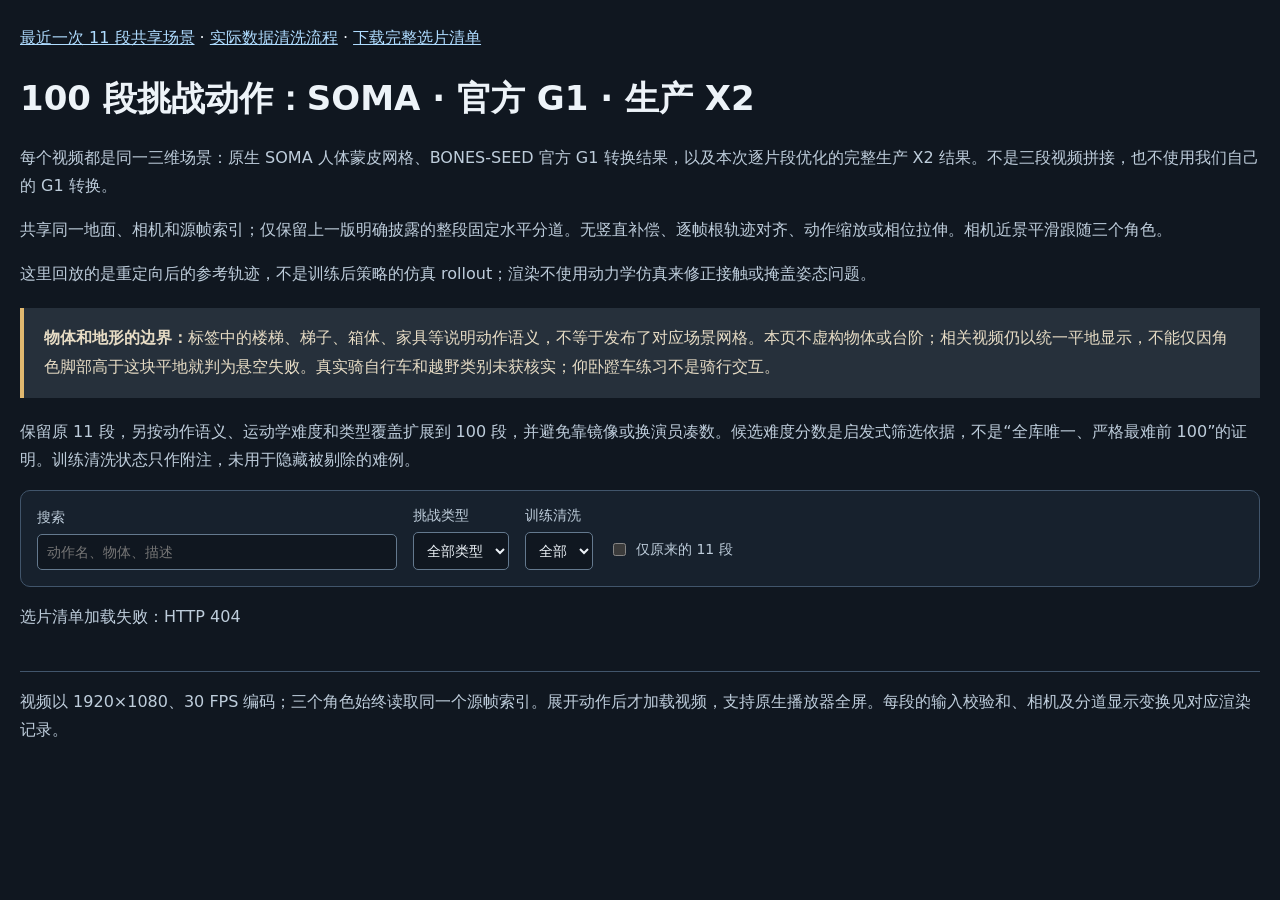
==== local-tools/challenge100-review/web/index.html @ 2d00bedc "Add isolated hundred-motion synchronized review gallery Co-Authored-By: Claude Code <noreply@anthrop" ====
<!doctype html>
<html lang="zh-CN">
<head>
<meta charset="utf-8">
<meta name="viewport" content="width=device-width,initial-scale=1">
<title>100 段挑战动作 · SOMA / 官方 G1 / 生产 X2</title>
<link rel="stylesheet" href="review.css">
<script src="review.js" defer></script>
</head>
<body>
<header>
<nav><a href="http://127.0.0.1:18765/soma-g1-x2-follow/">最近一次 11 段共享场景</a> · <a href="cleaning.html">实际数据清洗流程</a> · <a href="selection/challenge100-proposal.json" download>下载完整选片清单</a></nav>
<h1>100 段挑战动作：SOMA · 官方 G1 · 生产 X2</h1>
<p>每个视频都是同一三维场景：原生 SOMA 人体蒙皮网格、BONES-SEED 官方 G1 转换结果，以及本次逐片段优化的完整生产 X2 结果。不是三段视频拼接，也不使用我们自己的 G1 转换。</p>
<p>共享同一地面、相机和源帧索引；仅保留上一版明确披露的整段固定水平分道。无竖直补偿、逐帧根轨迹对齐、动作缩放或相位拉伸。相机近景平滑跟随三个角色。</p>
<p>这里回放的是重定向后的参考轨迹，不是训练后策略的仿真 rollout；渲染不使用动力学仿真来修正接触或掩盖姿态问题。</p>
<aside><strong>物体和地形的边界：</strong>标签中的楼梯、梯子、箱体、家具等说明动作语义，不等于发布了对应场景网格。本页不虚构物体或台阶；相关视频仍以统一平地显示，不能仅因角色脚部高于这块平地就判为悬空失败。真实骑自行车和越野类别未获核实；仰卧蹬车练习不是骑行交互。</aside>
<p>保留原 11 段，另按动作语义、运动学难度和类型覆盖扩展到 100 段，并避免靠镜像或换演员凑数。候选难度分数是启发式筛选依据，不是“全库唯一、严格最难前 100”的证明。训练清洗状态只作附注，未用于隐藏被剔除的难例。</p>
</header>
<section class="filters" aria-label="动作筛选">
<label>搜索<input id="search" type="search" placeholder="动作名、物体、描述" autocomplete="off"></label>
<label>挑战类型<select id="category"><option value="">全部类型</option></select></label>
<label>训练清洗<select id="retention"><option value="">全部</option><option value="kept">保留</option><option value="rejected">剔除</option></select></label>
<label class="checkbox"><input id="original" type="checkbox">仅原来的 11 段</label>
</section>
<p id="selection-status" role="status">正在读取选片清单……</p>
<main id="motions"></main>
<footer><p>视频以 1920×1080、30 FPS 编码；三个角色始终读取同一个源帧索引。展开动作后才加载视频，支持原生播放器全屏。每段的输入校验和、相机及分道显示变换见对应渲染记录。</p></footer>
</body>
</html>
---- local-tools/challenge100-review/web/review.css ----
:root{color-scheme:dark;font:16px system-ui,sans-serif;background:#101720;color:#edf3f8}*{box-sizing:border-box}body{max-width:1920px;margin:24px auto;padding:0 20px}h1{font-size:clamp(24px,3vw,34px)}p,li{line-height:1.75;color:#becddb}a{color:#afdcff}nav{line-height:1.8}aside{padding:16px 20px;margin:20px 0;background:#26303b;border-left:4px solid #e0b86f;line-height:1.8;color:#e7dcc5}.filters{display:flex;flex-wrap:wrap;align-items:end;gap:16px;padding:16px;background:#17212d;border:1px solid #41556b;border-radius:10px}label{display:flex;flex-direction:column;gap:7px;font-size:14px;color:#becddb}input,select{font:inherit;color:#edf3f8;background:#101720;border:1px solid #64798e;border-radius:5px;padding:9px}input[type=search]{width:min(360px,75vw)}.checkbox{flex-direction:row;align-items:center;min-height:40px}details{padding:16px;border:1px solid #41556b;border-radius:10px;margin:18px 0;background:#17212d}summary{font-size:18px;cursor:pointer;overflow-wrap:anywhere;line-height:1.7}summary:focus-visible,a:focus-visible{outline:2px solid #afdcff;outline-offset:4px}.motion-title{font-weight:650}.badge{display:inline-block;margin-left:10px;padding:2px 8px;border-radius:4px;background:#2c3a49;color:#e1eaf2;font-size:13px;font-weight:400}.retained{background:#244238;color:#d0eedc}.rejected{background:#4a342b;color:#f4dcc7}.motion-description{margin-bottom:8px}.motion-context{font-size:14px;overflow-wrap:anywhere}video{display:block;width:100%;max-height:86vh;background:#000;margin-top:12px}.motion-links{display:flex;flex-wrap:wrap;gap:18px;margin-top:12px}.video-error{color:#f4dcc7}footer{margin:40px 0;border-top:1px solid #41556b}article{max-width:1100px;margin:auto}article h2{margin-top:36px}article h3{margin-top:24px}table{border-collapse:collapse;width:100%;margin:18px 0}th,td{padding:10px;text-align:left;border:1px solid #41556b;line-height:1.6}th{background:#1b2937}code{overflow-wrap:anywhere;color:#e2eaf2}pre{padding:16px;background:#17212d;overflow:auto;line-height:1.6}.subtle{font-size:14px;color:#a8bacb}@media(max-width:650px){body{padding:0 12px;margin:14px auto}details{padding:10px}.filters{gap:12px}th,td{padding:7px;font-size:14px}}
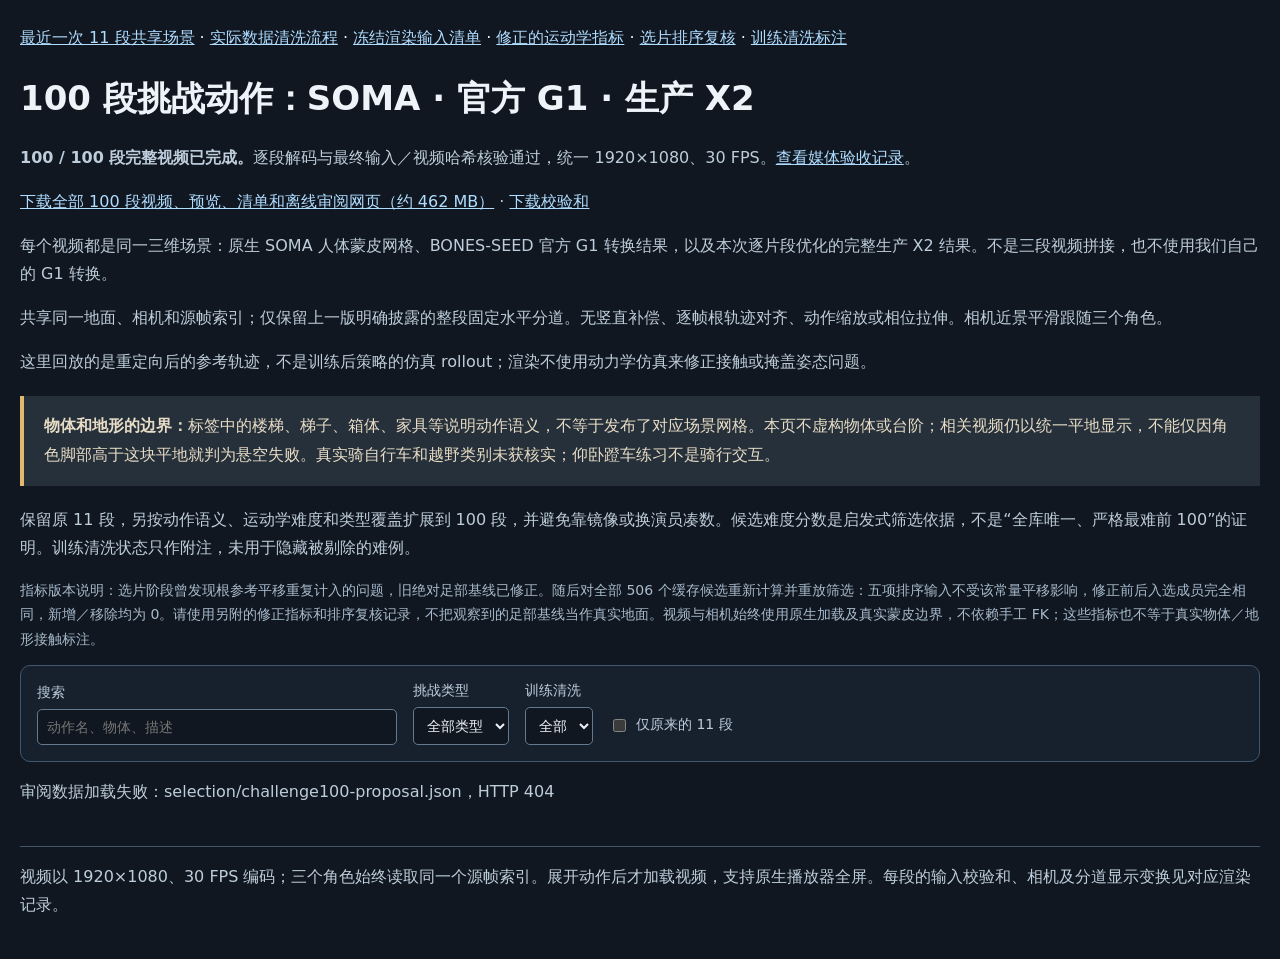
==== commit dc465b68: "Publish completed hundred-motion review and verify corrected selection replay Co-Authored-By: Claude" ====
--- a/local-tools/challenge100-review/web/index.html
+++ b/local-tools/challenge100-review/web/index.html
@@ -9,13 +9,16 @@
 </head>
 <body>
 <header>
-<nav><a href="http://127.0.0.1:18765/soma-g1-x2-follow/">最近一次 11 段共享场景</a> · <a href="cleaning.html">实际数据清洗流程</a> · <a href="selection/challenge100-proposal.json" download>下载完整选片清单</a></nav>
+<nav><a href="http://127.0.0.1:18765/soma-g1-x2-follow/">最近一次 11 段共享场景</a> · <a href="cleaning.html">实际数据清洗流程</a> · <a href="selection/challenge100-proposal.json" download>冻结渲染输入清单</a> · <a href="selection/corrected-kinematic-metrics.json" download>修正的运动学指标</a> · <a href="selection/ranking-verification.json" download>选片排序复核</a> · <a href="selection/training-retention.json" download>训练清洗标注</a></nav>
 <h1>100 段挑战动作：SOMA · 官方 G1 · 生产 X2</h1>
+<p><strong>100 / 100 段完整视频已完成。</strong>逐段解码与最终输入／视频哈希核验通过，统一 1920×1080、30 FPS。<a href="parallel-render/media-audit.json">查看媒体验收记录</a>。</p>
+<p><a href="challenge100-videos.zip" download>下载全部 100 段视频、预览、清单和离线审阅网页（约 462 MB）</a> · <a href="challenge100-videos.zip.sha256">下载校验和</a></p>
 <p>每个视频都是同一三维场景：原生 SOMA 人体蒙皮网格、BONES-SEED 官方 G1 转换结果，以及本次逐片段优化的完整生产 X2 结果。不是三段视频拼接，也不使用我们自己的 G1 转换。</p>
 <p>共享同一地面、相机和源帧索引；仅保留上一版明确披露的整段固定水平分道。无竖直补偿、逐帧根轨迹对齐、动作缩放或相位拉伸。相机近景平滑跟随三个角色。</p>
 <p>这里回放的是重定向后的参考轨迹，不是训练后策略的仿真 rollout；渲染不使用动力学仿真来修正接触或掩盖姿态问题。</p>
 <aside><strong>物体和地形的边界：</strong>标签中的楼梯、梯子、箱体、家具等说明动作语义，不等于发布了对应场景网格。本页不虚构物体或台阶；相关视频仍以统一平地显示，不能仅因角色脚部高于这块平地就判为悬空失败。真实骑自行车和越野类别未获核实；仰卧蹬车练习不是骑行交互。</aside>
 <p>保留原 11 段，另按动作语义、运动学难度和类型覆盖扩展到 100 段，并避免靠镜像或换演员凑数。候选难度分数是启发式筛选依据，不是“全库唯一、严格最难前 100”的证明。训练清洗状态只作附注，未用于隐藏被剔除的难例。</p>
+<p class="subtle">指标版本说明：选片阶段曾发现根参考平移重复计入的问题，旧绝对足部基线已修正。随后对全部 506 个缓存候选重新计算并重放筛选：五项排序输入不受该常量平移影响，修正前后入选成员完全相同，新增／移除均为 0。请使用另附的修正指标和排序复核记录，不把观察到的足部基线当作真实地面。视频与相机始终使用原生加载及真实蒙皮边界，不依赖手工 FK；这些指标也不等于真实物体／地形接触标注。</p>
 </header>
 <section class="filters" aria-label="动作筛选">
 <label>搜索<input id="search" type="search" placeholder="动作名、物体、描述" autocomplete="off"></label>
